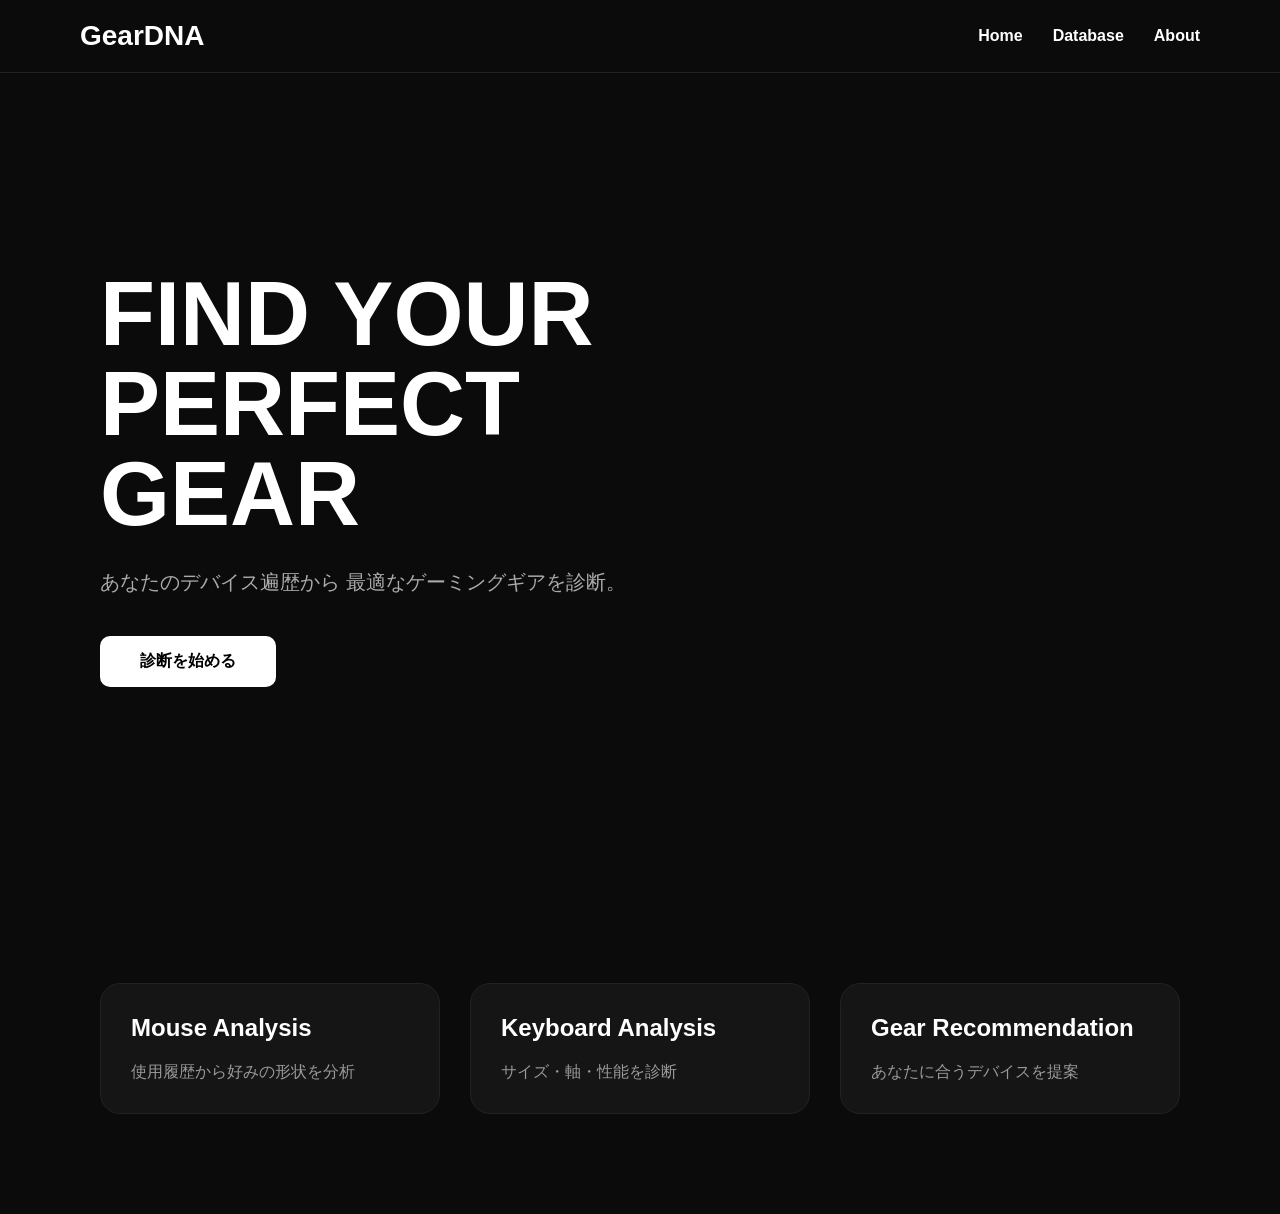
==== index.html @ 6407ed9d "Add files via upload" ====
<!DOCTYPE html>
<html lang="ja">
<head>
    <meta charset="UTF-8">
    <meta name="viewport" content="width=device-width, initial-scale=1.0">
    <title>GearDNA</title>
    <link rel="stylesheet" href="css/style.css">
</head>
<body>

<header>
    <div class="logo">GearDNA</div>

    <nav>
        <a href="index.html">Home</a>
        <a href="pages/diagnose.html">Database</a>
        <a href="pages/about.html">About</a>
    </nav>
</header>

<section class="hero">

    <div class="hero-text">
        <h1>
            FIND YOUR<br>
            PERFECT GEAR
        </h1>

        <p>
            あなたのデバイス遍歴から
            最適なゲーミングギアを診断。
        </p>

        <a href="pages/diagnose.html" class="start-btn">
            診断を始める
        </a>
    </div>

    <div class="hero-image">
        <img src="images/hero-mouse.png" alt="">
    </div>

</section>

<section class="features">

    <div class="card">
        <h2>Mouse Analysis</h2>
        <p>
            使用履歴から好みの形状を分析
        </p>
    </div>

    <div class="card">
        <h2>Keyboard Analysis</h2>
        <p>
            サイズ・軸・性能を診断
        </p>
    </div>

    <div class="card">
        <h2>Gear Recommendation</h2>
        <p>
            あなたに合うデバイスを提案
        </p>
    </div>

</section>

</body>
</html>
---- css/style.css ----
*{
    margin:0;
    padding:0;
    box-sizing:border-box;
}

body{
    background:#0b0b0b;
    color:white;
    font-family:sans-serif;
}

header{
    display:flex;
    justify-content:space-between;
    align-items:center;
    padding: 20px 80px;
    border-bottom:1px solid #222;
}


nav{
    display:flex;
    gap:30px;
}

nav a{
    color:white;
    text-decoration:none;
    font-weight:600;
}

.logo{
    font-size:28px;
    font-weight:bold;
}
.hero{
    width:100%;
    min-height:90vh;

    display:flex;
    justify-content:center;
    align-items:center;

    padding:100px;
}

.hero-text{
    width:50%;
}

.hero-text h1{
    font-size:90px;
    line-height:1;
}

.hero-text p{
    margin-top:30px;
    font-size:20px;
    color:#aaa;
}

.start-btn{
    display:inline-block;

    margin-top:40px;
    padding:15px 40px;

    background:white;
    color:black;

    text-decoration:none;
    border-radius:10px;

    font-weight:bold;
}

.hero-image{
    width:50%;
    display:flex;
    justify-content:center;
}

.hero-image img{
    width:600px;
}

.features{
    width:100%;
    display:flex;
    justify-content:center;
    gap:30px;
    padding:100px;
}

.card{
    width:350px;
    background:#151515;

    border:1px solid #222;

    padding:30px;
    border-radius:20px;
}

.card h2{
    margin-bottom:20px;
}

.card p{
    color:#999;
}
.diagnosis{
    min-height:100vh;
    display: flex;
    justify-content: center;
    align-items: center;
    padding:100px 20px;
}

.diagnosis-container{
    width:800px;
    background:#111;
    border:1px solid #222;
    border-radius:25px;
    padding:50px;
}

.diagnosis-container h1{
    font-size:50px;
    margin-bottom:10px;
}

.diagnosis-container p{
    color:#888;
    margin-bottom:40px;
}

.input-group{
    margin-bottom:30px;
}

.input-group label{
    display:block;
    margin-bottom:10px;
    font-size:18px;
}

select{
    width:100%;
    padding:15px;
    background:#181818;
    border:1px solid #333;
    color:white;
    border-radius:10px;
}

.checkbox-grid{
    display:grid;
    grid-template-columns:repeat(2,1fr);
    gap:15px;
}

.checkbox-grid label{
    background:#181818;
    padding:15px;
    border-radius:10px;
}

.analyze-btn{
    width:100%;
    height:60px;
    margin-top:20px;

    border:none;
    border-radius:12px;

    background:white;
    color:black;

    font-size:18px;
    font-weight:bold;

    cursor:pointer;
}
.result{
    min-height:100vh;
    display:flex;
    justify-content:center;
    align-items:center;
}

.result-card{
    width:700px;
    background:#111;
    border:1px solid #222;
    border-radius:20px;
    padding:50px;
    text-align:center;
}
.stats{

    margin-top:40px;

    margin-bottom:40px;
}

.stat{

    margin-bottom:25px;
}

.stat span{

    display:block;

    margin-bottom:8px;

    text-align:left;

    font-weight:600;
}

.bar{

    width:100%;

    height:12px;

    background:#222;

    border-radius:999px;

    overflow:hidden;
}

.fill{

    height:100%;

    width:0%;

    background:white;

    transition:1s;
}
.recommendation-list{

    display:flex;
    gap:20px;

    justify-content:center;

    flex-wrap:wrap;

    margin-top:40px;

}

.gear-card{

    width:280px;

    background:#111;

    border:1px solid #222;

    border-radius:15px;

    padding:20px;

    text-align:center;

    transition:.3s;

}

.gear-card:hover{

    transform:translateY(-5px);

    border-color:#00ffff;
    box-shadow: 
    0 0 20px #00ffff55;

}

.gear-image{

    width:100%;
    aspect-ratio:1/1;
    object-fit:contain;
    display:block;

}

.match{

    color:#00ffff;

    font-weight:bold;
    font-weight:700;
}

.buy-btn{

    display:inline-block;

    margin-top:10px;

    padding:10px 20px;

    border-radius:10px;

    background:#00ffff;

    color:black;

    text-decoration:none;

    font-weight:bold;

}
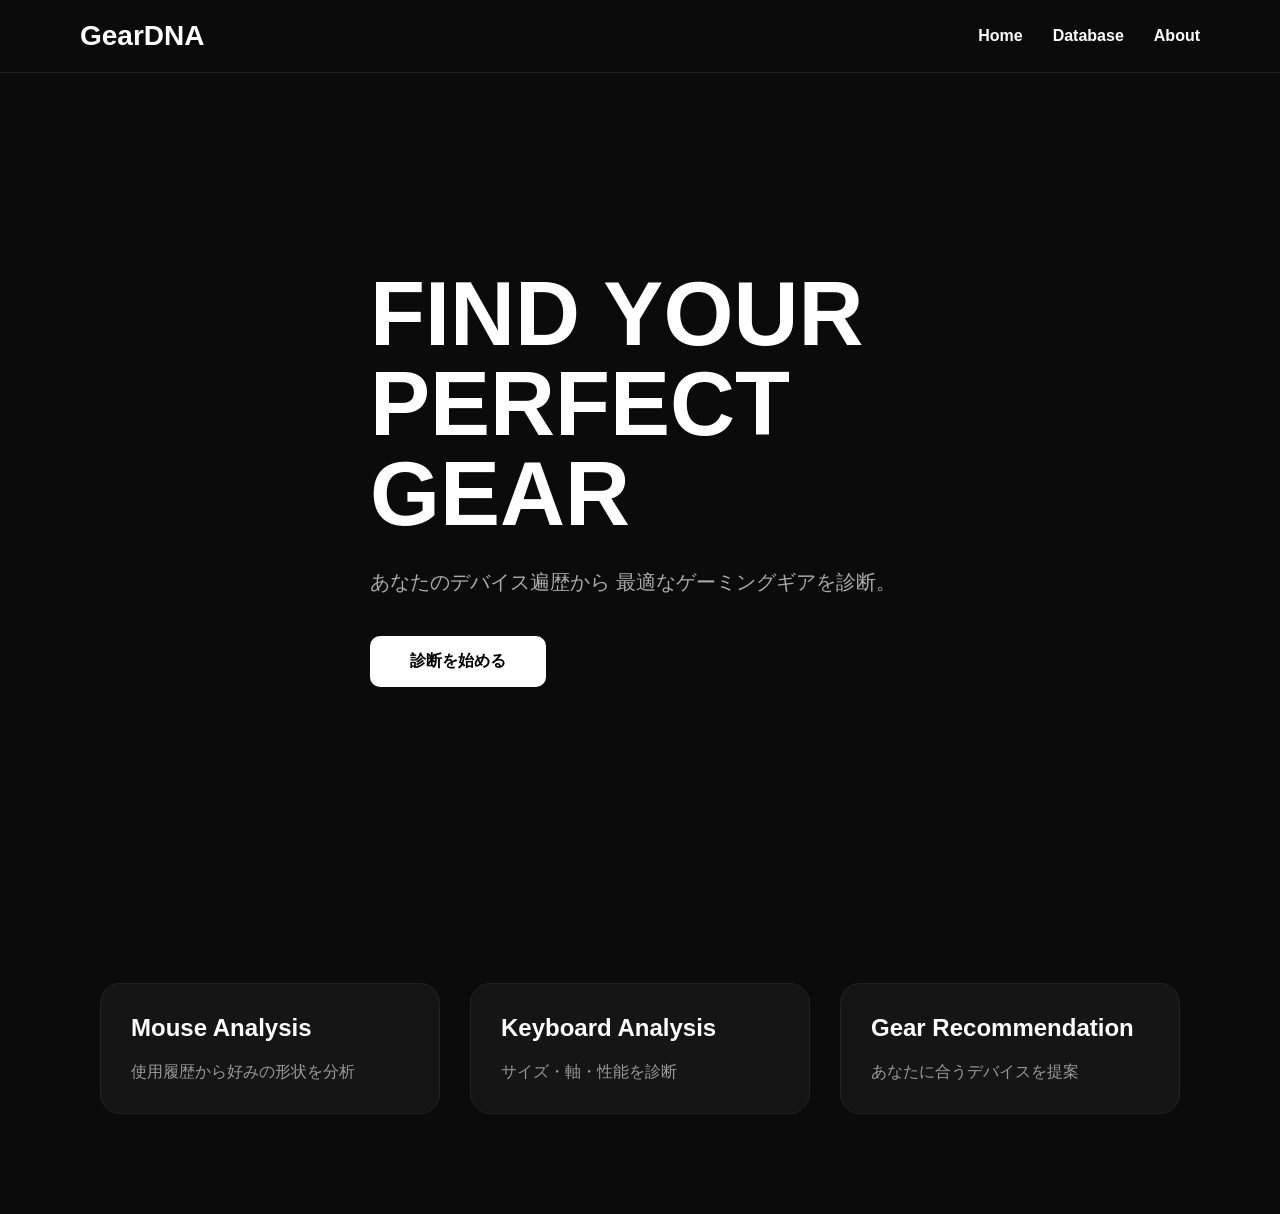
==== commit 397d0849: "Update index.html" ====
--- a/index.html
+++ b/index.html
@@ -1,71 +1,69 @@
-<!DOCTYPE html>
-<html lang="ja">
-<head>
-    <meta charset="UTF-8">
-    <meta name="viewport" content="width=device-width, initial-scale=1.0">
-    <title>GearDNA</title>
-    <link rel="stylesheet" href="css/style.css">
-</head>
-<body>
-
-<header>
-    <div class="logo">GearDNA</div>
-
-    <nav>
-        <a href="index.html">Home</a>
-        <a href="pages/diagnose.html">Database</a>
-        <a href="pages/about.html">About</a>
-    </nav>
-</header>
-
-<section class="hero">
-
-    <div class="hero-text">
-        <h1>
-            FIND YOUR<br>
-            PERFECT GEAR
-        </h1>
-
-        <p>
-            あなたのデバイス遍歴から
-            最適なゲーミングギアを診断。
-        </p>
-
-        <a href="pages/diagnose.html" class="start-btn">
-            診断を始める
-        </a>
-    </div>
-
-    <div class="hero-image">
-        <img src="images/hero-mouse.png" alt="">
-    </div>
-
-</section>
-
-<section class="features">
-
-    <div class="card">
-        <h2>Mouse Analysis</h2>
-        <p>
-            使用履歴から好みの形状を分析
-        </p>
-    </div>
-
-    <div class="card">
-        <h2>Keyboard Analysis</h2>
-        <p>
-            サイズ・軸・性能を診断
-        </p>
-    </div>
-
-    <div class="card">
-        <h2>Gear Recommendation</h2>
-        <p>
-            あなたに合うデバイスを提案
-        </p>
-    </div>
-
-</section>
-
-</body>
-</html>+<!DOCTYPE html>
+<html lang="ja">
+<head>
+    <meta charset="UTF-8">
+    <meta name="viewport" content="width=device-width, initial-scale=1.0">
+    <title>GearDNA</title>
+    <link rel="stylesheet" href="css/style.css">
+</head>
+<body>
+
+<header>
+    <div class="logo">GearDNA</div>
+
+    <nav>
+        <a href="index.html">Home</a>
+        <a href="pages/diagnose.html">Database</a>
+        <a href="pages/about.html">About</a>
+    </nav>
+</header>
+
+<section class="hero">
+
+    <div class="hero-text">
+        <h1>
+            FIND YOUR<br>
+            PERFECT GEAR
+        </h1>
+
+        <p>
+            あなたのデバイス遍歴から
+            最適なゲーミングギアを診断。
+        </p>
+
+        <a href="pages/diagnose.html" class="start-btn">
+            診断を始める
+        </a>
+    </div>
+
+ 
+
+</section>
+
+<section class="features">
+
+    <div class="card">
+        <h2>Mouse Analysis</h2>
+        <p>
+            使用履歴から好みの形状を分析
+        </p>
+    </div>
+
+    <div class="card">
+        <h2>Keyboard Analysis</h2>
+        <p>
+            サイズ・軸・性能を診断
+        </p>
+    </div>
+
+    <div class="card">
+        <h2>Gear Recommendation</h2>
+        <p>
+            あなたに合うデバイスを提案
+        </p>
+    </div>
+
+</section>
+
+</body>
+</html>
--- a/css/style.css
+++ b/css/style.css
@@ -1,323 +1,488 @@
-*{
-    margin:0;
-    padding:0;
-    box-sizing:border-box;
-}
-
-body{
-    background:#0b0b0b;
-    color:white;
-    font-family:sans-serif;
-}
-
-header{
-    display:flex;
-    justify-content:space-between;
-    align-items:center;
-    padding: 20px 80px;
-    border-bottom:1px solid #222;
-}
-
-
-nav{
-    display:flex;
-    gap:30px;
-}
-
-nav a{
-    color:white;
-    text-decoration:none;
-    font-weight:600;
-}
-
-.logo{
-    font-size:28px;
-    font-weight:bold;
-}
-.hero{
-    width:100%;
-    min-height:90vh;
-
-    display:flex;
-    justify-content:center;
-    align-items:center;
-
-    padding:100px;
-}
-
-.hero-text{
-    width:50%;
-}
-
-.hero-text h1{
-    font-size:90px;
-    line-height:1;
-}
-
-.hero-text p{
-    margin-top:30px;
-    font-size:20px;
-    color:#aaa;
-}
-
-.start-btn{
-    display:inline-block;
-
-    margin-top:40px;
-    padding:15px 40px;
-
-    background:white;
-    color:black;
-
-    text-decoration:none;
-    border-radius:10px;
-
-    font-weight:bold;
-}
-
-.hero-image{
-    width:50%;
-    display:flex;
-    justify-content:center;
-}
-
-.hero-image img{
-    width:600px;
-}
-
-.features{
-    width:100%;
-    display:flex;
-    justify-content:center;
-    gap:30px;
-    padding:100px;
-}
-
-.card{
-    width:350px;
-    background:#151515;
-
-    border:1px solid #222;
-
-    padding:30px;
-    border-radius:20px;
-}
-
-.card h2{
-    margin-bottom:20px;
-}
-
-.card p{
-    color:#999;
-}
-.diagnosis{
-    min-height:100vh;
-    display: flex;
-    justify-content: center;
-    align-items: center;
-    padding:100px 20px;
-}
-
-.diagnosis-container{
-    width:800px;
-    background:#111;
-    border:1px solid #222;
-    border-radius:25px;
-    padding:50px;
-}
-
-.diagnosis-container h1{
-    font-size:50px;
-    margin-bottom:10px;
-}
-
-.diagnosis-container p{
-    color:#888;
-    margin-bottom:40px;
-}
-
-.input-group{
-    margin-bottom:30px;
-}
-
-.input-group label{
-    display:block;
-    margin-bottom:10px;
-    font-size:18px;
-}
-
-select{
-    width:100%;
-    padding:15px;
-    background:#181818;
-    border:1px solid #333;
-    color:white;
-    border-radius:10px;
-}
-
-.checkbox-grid{
-    display:grid;
-    grid-template-columns:repeat(2,1fr);
-    gap:15px;
-}
-
-.checkbox-grid label{
-    background:#181818;
-    padding:15px;
-    border-radius:10px;
-}
-
-.analyze-btn{
-    width:100%;
-    height:60px;
-    margin-top:20px;
-
-    border:none;
-    border-radius:12px;
-
-    background:white;
-    color:black;
-
-    font-size:18px;
-    font-weight:bold;
-
-    cursor:pointer;
-}
-.result{
-    min-height:100vh;
-    display:flex;
-    justify-content:center;
-    align-items:center;
-}
-
-.result-card{
-    width:700px;
-    background:#111;
-    border:1px solid #222;
-    border-radius:20px;
-    padding:50px;
-    text-align:center;
-}
-.stats{
-
-    margin-top:40px;
-
-    margin-bottom:40px;
-}
-
-.stat{
-
-    margin-bottom:25px;
-}
-
-.stat span{
-
-    display:block;
-
-    margin-bottom:8px;
-
-    text-align:left;
-
-    font-weight:600;
-}
-
-.bar{
-
-    width:100%;
-
-    height:12px;
-
-    background:#222;
-
-    border-radius:999px;
-
-    overflow:hidden;
-}
-
-.fill{
-
-    height:100%;
-
-    width:0%;
-
-    background:white;
-
-    transition:1s;
-}
-.recommendation-list{
-
-    display:flex;
-    gap:20px;
-
-    justify-content:center;
-
-    flex-wrap:wrap;
-
-    margin-top:40px;
-
-}
-
-.gear-card{
-
-    width:280px;
-
-    background:#111;
-
-    border:1px solid #222;
-
-    border-radius:15px;
-
-    padding:20px;
-
-    text-align:center;
-
-    transition:.3s;
-
-}
-
-.gear-card:hover{
-
-    transform:translateY(-5px);
-
-    border-color:#00ffff;
-    box-shadow: 
-    0 0 20px #00ffff55;
-
-}
-
-.gear-image{
-
-    width:100%;
-    aspect-ratio:1/1;
-    object-fit:contain;
-    display:block;
-
-}
-
-.match{
-
-    color:#00ffff;
-
-    font-weight:bold;
-    font-weight:700;
-}
-
-.buy-btn{
-
-    display:inline-block;
-
-    margin-top:10px;
-
-    padding:10px 20px;
-
-    border-radius:10px;
-
-    background:#00ffff;
-
-    color:black;
-
-    text-decoration:none;
-
-    font-weight:bold;
-
+*{
+    margin:0;
+    padding:0;
+    box-sizing:border-box;
+}
+
+body{
+    background:#0b0b0b;
+    color:white;
+    font-family:sans-serif;
+}
+
+header{
+    display:flex;
+    justify-content:space-between;
+    align-items:center;
+    padding: 20px 80px;
+    border-bottom:1px solid #222;
+}
+
+
+nav{
+    display:flex;
+    gap:30px;
+}
+
+nav a{
+    color:white;
+    text-decoration:none;
+    font-weight:600;
+}
+
+.logo{
+    font-size:28px;
+    font-weight:bold;
+}
+.hero{
+    width:100%;
+    min-height:90vh;
+
+    display:flex;
+    justify-content:center;
+    align-items:center;
+
+    padding:100px;
+}
+
+.hero-text{
+    width:50%;
+}
+
+.hero-text h1{
+    font-size:90px;
+    line-height:1;
+}
+
+.hero-text p{
+    margin-top:30px;
+    font-size:20px;
+    color:#aaa;
+}
+
+.start-btn{
+    display:inline-block;
+
+    margin-top:40px;
+    padding:15px 40px;
+
+    background:white;
+    color:black;
+
+    text-decoration:none;
+    border-radius:10px;
+
+    font-weight:bold;
+}
+
+.hero-image{
+    width:50%;
+    display:flex;
+    justify-content:center;
+}
+
+.hero-image img{
+    width:600px;
+}
+
+.features{
+    width:100%;
+    display:flex;
+    justify-content:center;
+    gap:30px;
+    padding:100px;
+}
+.gear-link{
+    text-decoration:none;
+    color:inherit;
+    display:block;
+}
+
+.card{
+    width:350px;
+    background:#151515;
+
+    border:1px solid #222;
+
+    padding:30px;
+    border-radius:20px;
+}
+
+.card h2{
+    margin-bottom:20px;
+}
+
+.card p{
+    color:#999;
+}
+.diagnosis-form{
+    min-height:100vh;
+    display: flex;
+    justify-content: center;
+    align-items: center;
+    padding:100px 20px;
+}
+
+.diagnosis-container{
+    width:min(100%,800px);
+    background:#111;
+    border:1px solid #222;
+    border-radius:25px;
+    padding:50px;
+}
+
+.diagnosis-container h1{
+    font-size:50px;
+    margin-bottom:10px;
+}
+
+.diagnosis-container p{
+    color:#888;
+    margin-bottom:40px;
+}
+
+.input-group{
+    margin-bottom:30px;
+}
+
+.input-group label{
+    display:block;
+    margin-bottom:10px;
+    font-size:18px;
+}
+
+select{
+    width:100%;
+    padding:15px;
+    background:#181818;
+    border:1px solid #333;
+    color:white;
+    border-radius:10px;
+}
+
+.checkbox-grid{
+    display:grid;
+    grid-template-columns:repeat(2,1fr);
+    gap:15px;
+}
+
+.checkbox-grid label{
+    background:#181818;
+    padding:15px;
+    border-radius:10px;
+}
+
+.analyze-btn{
+    width:100%;
+    height:60px;
+    margin-top:20px;
+
+    border:none;
+    border-radius:12px;
+
+    background:white;
+    color:black;
+
+    font-size:18px;
+    font-weight:bold;
+
+    cursor:pointer;
+}
+.result{
+    min-height:100vh;
+    display:flex;
+    justify-content:center;
+    align-items:center;
+}
+
+.result-card{
+    width:700px;
+    background:#111;
+    border:1px solid #222;
+    border-radius:20px;
+    padding:50px;
+    text-align:center;
+}
+.stats{
+
+    margin-top:40px;
+
+    margin-bottom:40px;
+}
+
+.stat{
+
+    margin-bottom:25px;
+}
+
+.stat span{
+
+    display:block;
+
+    margin-bottom:8px;
+
+    text-align:left;
+
+    font-weight:600;
+}
+
+.bar{
+
+    width:100%;
+
+    height:12px;
+
+    background:#222;
+
+    border-radius:999px;
+
+    overflow:hidden;
+}
+
+.fill{
+
+    height:100%;
+
+    width:0%;
+
+    background: linear-gradient(90deg,
+     #00d9ff,
+     #4f8cff,
+     #7a5cff
+    );
+    border-radius:999px;
+
+    transition:.8s ease;
+}
+.recommendation-list{
+
+    display:flex;
+    gap:20px;
+
+    justify-content:center;
+
+    flex-wrap:wrap;
+
+    margin-top:40px;
+
+}
+
+.gear-card{
+
+    width:280px;
+
+    background:#111;
+
+    border:1px solid #222;
+
+    border-radius:15px;
+
+    padding:20px;
+
+    text-align:center;
+
+    transition:.3s;
+
+    cursor:pointer;
+}
+
+.gear-card:hover{
+
+    transform:translateY(-5px);
+
+    border-color:#00ffff;
+    box-shadow: 
+    0 0 20px #00ffff55;
+
+}
+
+.gear-image{
+
+    width:100%;
+    aspect-ratio:1/1;
+    object-fit:contain;
+    display:block;
+
+}
+
+.match{
+
+    color:#00ffff;
+
+    font-weight:bold;
+    font-weight:700;
+}
+
+.buy-btn{
+
+    display:inline-block;
+
+    margin-top:10px;
+
+    padding:10px 20px;
+
+    border-radius:10px;
+
+    background:#00ffff;
+
+    color:black;
+
+    text-decoration:none;
+
+    font-weight:bold;
+
+}
+.diagnosis{
+    width: 600px;
+    margin: 50px auto;
+    display: flex;
+    flex-direction: column;
+    gap: 15px;
+}
+
+.diagnosis select,
+.diagnosis button{
+    padding: 10px;
+    font-size: 16px;
+}
+
+#results{
+    margin-top: 20px;
+}
+.best-match{
+    border: 2px solid #ffd700;
+
+    box-shadow:
+        0 0 10px #ffd70088,
+        0 0 25px #ffd70055,
+        0 0 40px #ffd70022;
+
+    transform: scale(1.03);
+}
+.best-badge{
+    position:absolute;
+    top:10px;
+    right:10px;
+
+    background:#ffd700;
+    color:#111;
+
+    font-size:12px;
+    font-weight:bold;
+
+    padding:4px 10px;
+    border-radius:999px;
+}
+/* ====================
+   Smartphone
+==================== */
+
+@media (max-width: 768px){
+
+    body{
+        padding: 0px;
+    }
+    .result{
+        min-height: auto;
+        padding: 10px;
+        align-items: flex-start;
+    }
+
+    .result-card{
+        width: 100%;
+        padding: 25px 15px;
+    }
+
+    .recommendation-list{
+        display: grid;
+        grid-template-columns: 1fr 1fr;
+        gap: 12px;
+    }
+
+    .gear-card{
+        width: auto;
+        padding: 15px;
+    }
+
+    .gear-image{
+        width: 100%;
+        height: auto;
+    }
+
+    h1{
+        font-size: 2rem;
+    }
+
+    h2{
+        font-size: 1.4rem;
+    }
+
+    h3{
+        font-size: 1rem;
+    }
+}
+@media (max-width:768px){
+
+    .hero-text h1{
+        font-size:56px;
+        line-height:0.95;
+    }
+
+}
+@media (max-width:768px){
+
+    .hero{
+        flex-direction:column;
+        padding:40px 20px;
+    }
+
+    .hero-text{
+        width:100%;
+    }
+
+    .hero-image{
+        width:100%;
+    }
+
+}
+@media (max-width:768px){
+
+    header{
+        padding:20px;
+    }
+
+    .logo{
+        font-size:32px;
+    }
+
+    nav{
+        gap:15px;
+    }
+
+    nav a{
+        font-size:14px;
+    }
+
+}
+@media (max-width:768px){
+
+    .hero{
+        flex-direction:column;
+        padding:40px 20px;
+    }
+
+    .hero-text,
+    .hero-image{
+        width:100%;
+    }
+
+    .hero-text h1{
+        font-size:56px;
+    }
+
+    .hero-image img{
+        width:100%;
+        max-width:350px;
+    }
+
 }
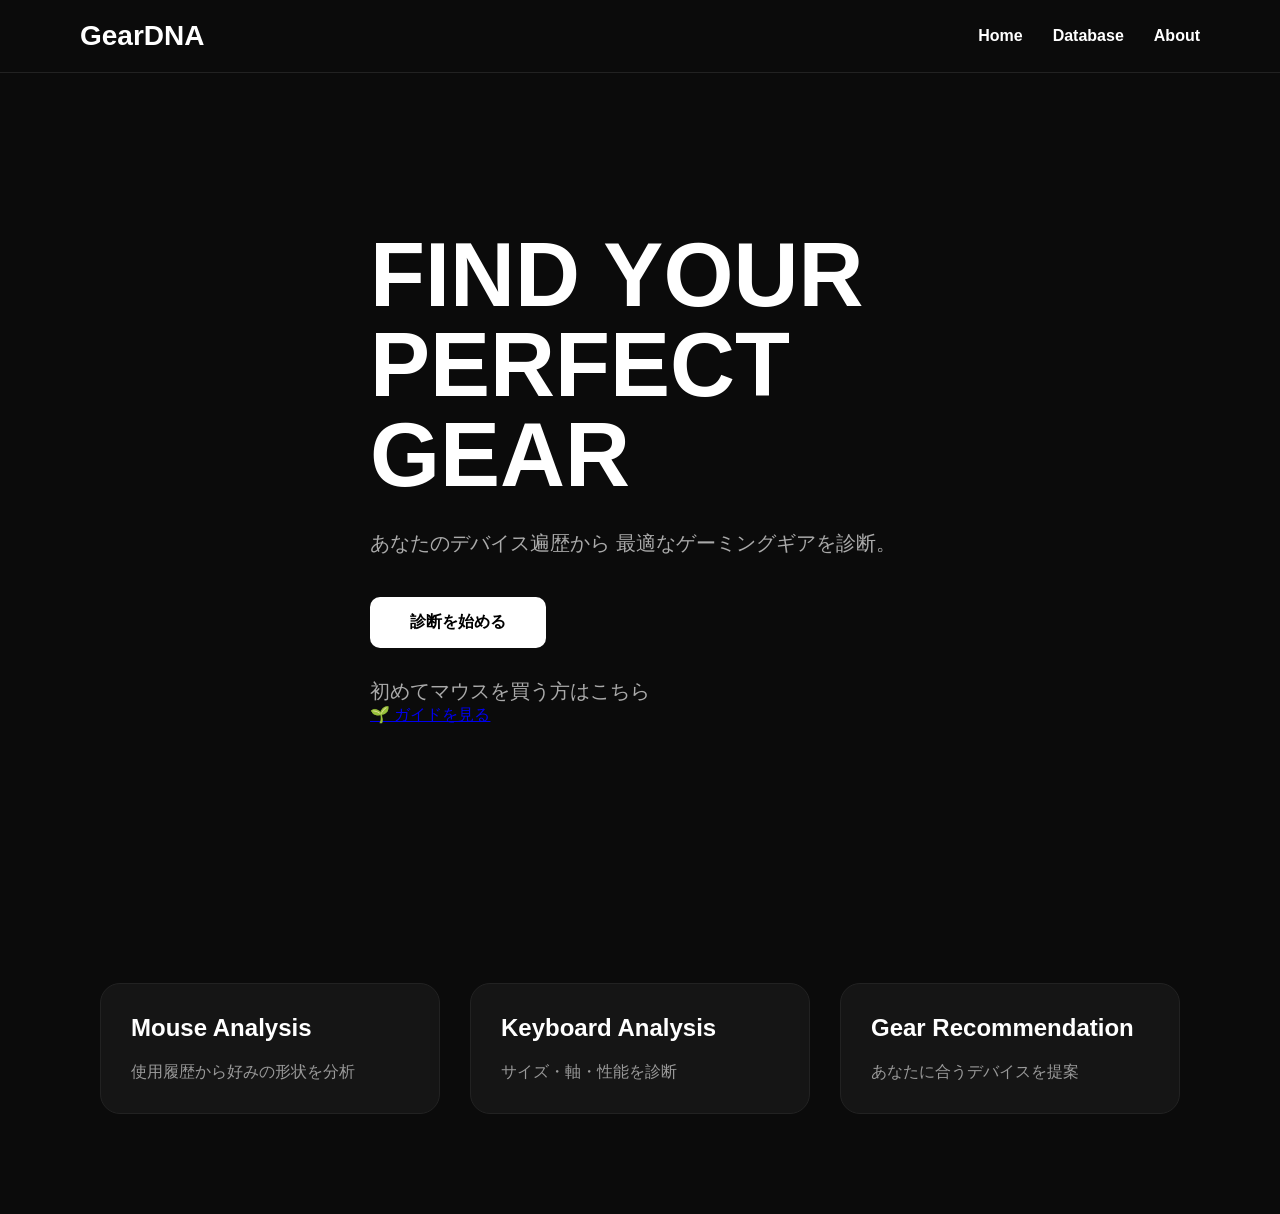
==== commit a5475883: "Update index.html" ====
--- a/index.html
+++ b/index.html
@@ -34,6 +34,12 @@
         <a href="pages/diagnose.html" class="start-btn">
             診断を始める
         </a>
+        <p class="guide-text">
+            初めてマウスを買う方はこちら
+        </p>
+        <a href="pages/beginner.html" class="guide-btn">
+            🌱 ガイドを見る
+        </a>
     </div>
 
  
--- a/css/style.css
+++ b/css/style.css
@@ -101,11 +101,10 @@
 .card{
     width:350px;
     background:#151515;
-
     border:1px solid #222;
-
     padding:30px;
     border-radius:20px;
+    box-sizing:border-box;
 }
 
 .card h2{
@@ -170,6 +169,9 @@
     background:#181818;
     padding:15px;
     border-radius:10px;
+    display:flex;
+    justify-content:space-between;
+    align-items:center;
 }
 
 .analyze-btn{
@@ -373,11 +375,40 @@
     padding:4px 10px;
     border-radius:999px;
 }
+.input-group input[type="number"]{
+    width:100%;
+    padding:12px;
+    border-radius:10px;
+    border:1px solid #333;
+    background:#111;
+    color:white;
+    box-sizing:border-box;
+}
+.search-input{
+    width:100%;
+    padding:16px;
+    border:1px solid #555;
+    border-radius:12px;
+    background:#111;
+    color:white;
+    font-size:16px;
+    box-sizing:border-box;
+}
+
+.search-input:focus{
+    outline:none;
+    border-color:#888;
+}
 /* ====================
    Smartphone
 ==================== */
 
 @media (max-width: 768px){
+    .card{
+        width: 90%;
+        max-width: 350px;
+        padding: 20px;
+    }
 
     body{
         padding: 0px;
@@ -485,4 +516,20 @@
         max-width:350px;
     }
 
-}+}
+@media (max-width: 768px){
+
+  .features{
+    display: flex;
+    flex-direction: column;
+    align-items: center;
+    padding: 20px;
+  }
+
+  .card{
+    width: 100%;
+    max-width: 350px;
+      box-sizing: border-box;
+  }
+
+}
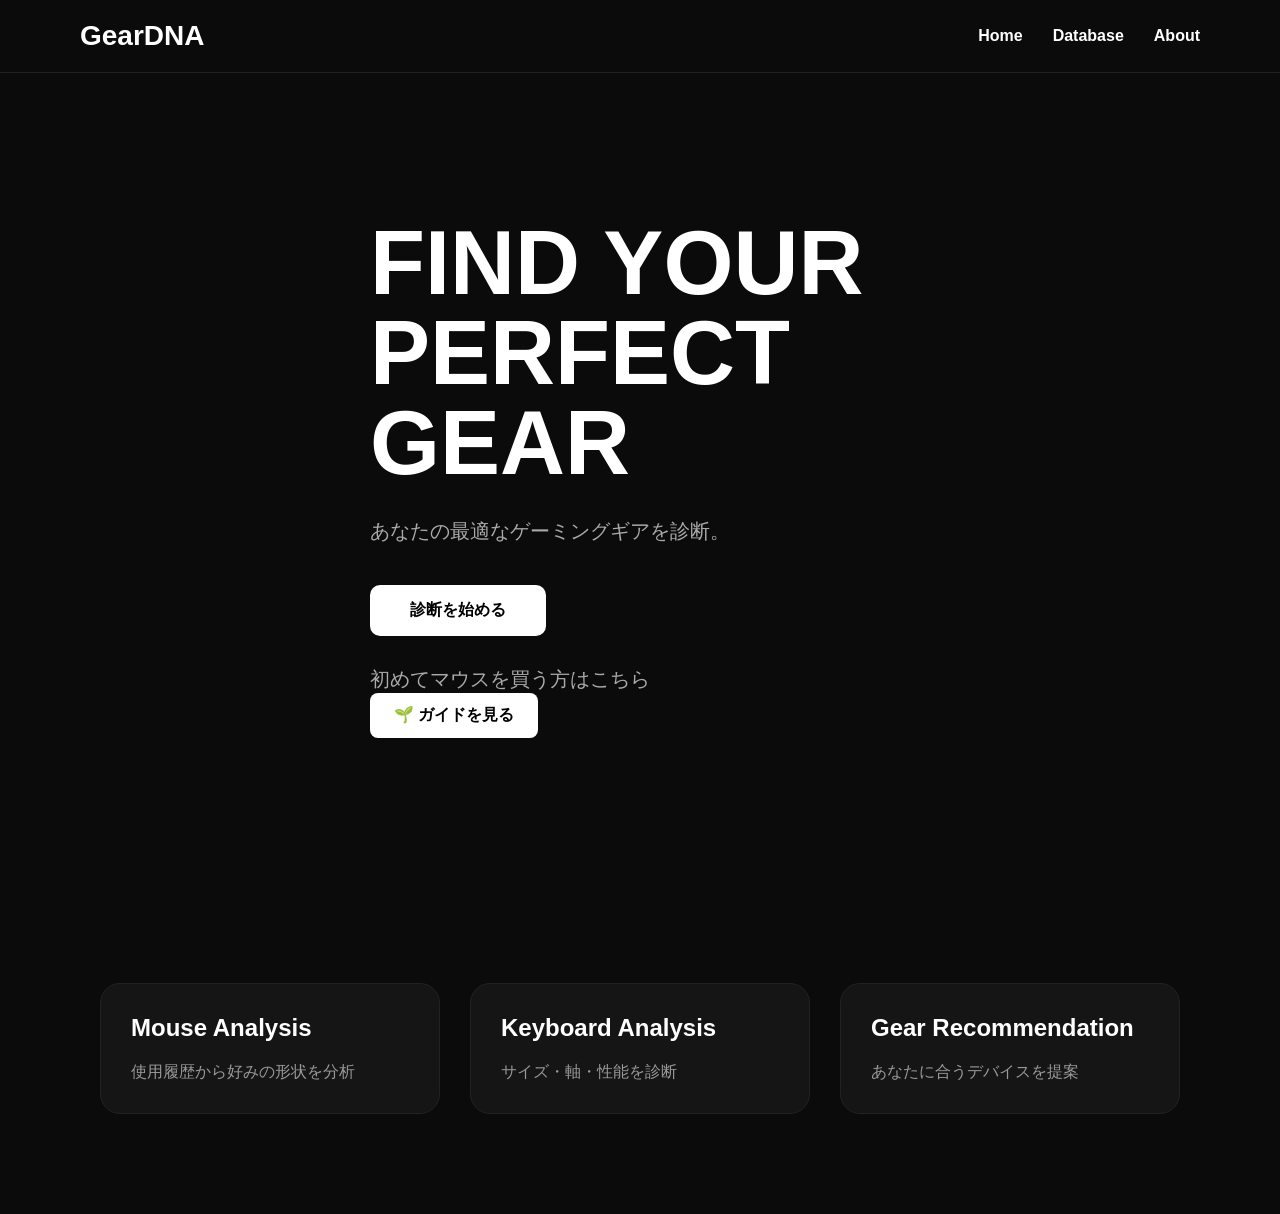
==== commit 4ce24835: "Fix text for gaming gear diagnosis message" ====
--- a/index.html
+++ b/index.html
@@ -27,8 +27,7 @@
         </h1>
 
         <p>
-            あなたのデバイス遍歴から
-            最適なゲーミングギアを診断。
+            あなたの最適なゲーミングギアを診断。
         </p>
 
         <a href="pages/diagnose.html" class="start-btn">
--- a/css/style.css
+++ b/css/style.css
@@ -399,6 +399,76 @@
     outline:none;
     border-color:#888;
 }
+/* ===== 初心者診断 ===== */
+
+#results{
+    display: flex;
+    flex-wrap: wrap;
+    justify-content: center;
+    gap: 24px;
+    margin-top: 40px;
+}
+
+.mouse-card{
+    width: 260px;
+    background: #111;
+    border: 1px solid #2b2b2b;
+    border-radius: 12px;
+    padding: 20px;
+    text-align: center;
+    transition: 0.3s;
+}
+
+.mouse-card:hover{
+    transform: translateY(-5px);
+}
+
+.mouse-card img{
+    width: 100%;
+    height: 180px;
+    object-fit: contain;
+    display: block;
+    margin-bottom: 15px;
+}
+
+.mouse-card h3{
+    margin: 10px 0 5px;
+    color: #fff;
+}
+
+.mouse-card p{
+    color: #aaa;
+}
+.container{
+    max-width:700px;
+    margin:0 auto;
+}
+.beginner-card{
+    margin-top:40px;
+    padding:24px;
+    border:1px solid #2b2b2b;
+    border-radius:16px;
+    background:#111;
+}
+
+.beginner-card h3{
+    margin-bottom:10px;
+}
+
+.beginner-card p{
+    color:#aaa;
+    margin-bottom:20px;
+}
+
+.guide-btn{
+    display:inline-block;
+    padding:12px 24px;
+    border-radius:8px;
+    background:#fff;
+    color:#000;
+    text-decoration:none;
+    font-weight:bold;
+}
 /* ====================
    Smartphone
 ==================== */
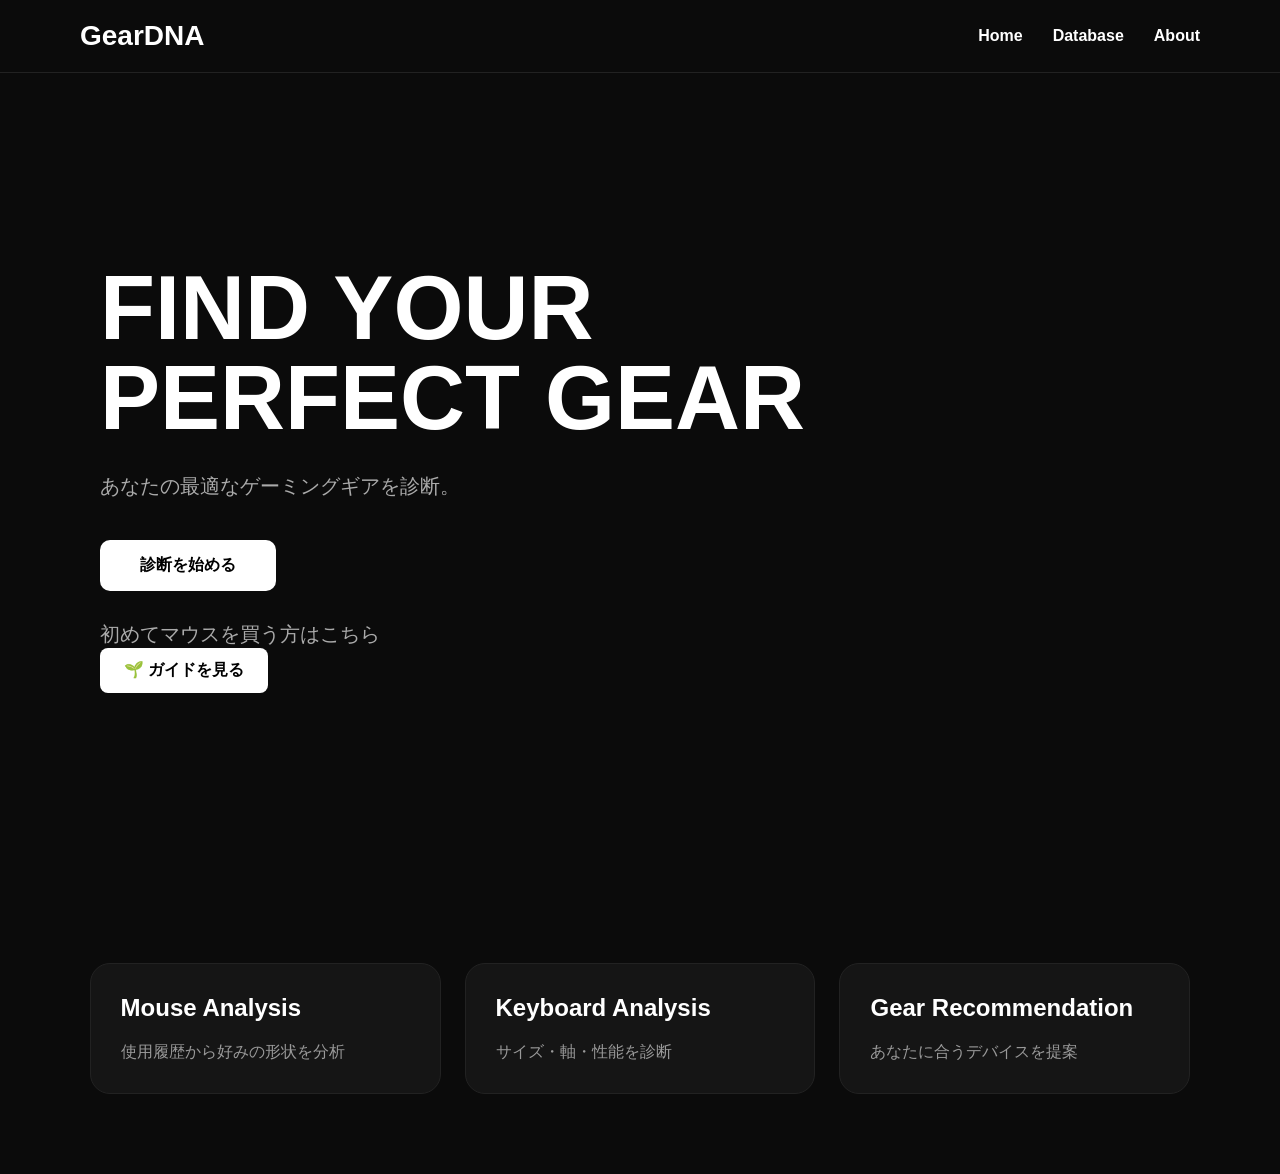
==== commit c5afbcf2: "Refresh responsive stylesheet cache" ====
--- a/index.html
+++ b/index.html
@@ -4,7 +4,7 @@
     <meta charset="UTF-8">
     <meta name="viewport" content="width=device-width, initial-scale=1.0">
     <title>GearDNA</title>
-    <link rel="stylesheet" href="css/style.css">
+    <link rel="stylesheet" href="css/style.css?v=20261027-responsive-v2">
 </head>
 <body>
 
--- a/css/style.css
+++ b/css/style.css
@@ -161,17 +161,52 @@
 
 .checkbox-grid{
     display:grid;
-    grid-template-columns:repeat(2,1fr);
-    gap:15px;
+    grid-template-columns:repeat(2,minmax(0,1fr));
+    gap:12px;
 }
 
 .checkbox-grid label{
+    display:flex;
+    justify-content:flex-start;
+    align-items:center;
+    gap:12px;
+    min-height:56px;
+    padding:14px 16px;
     background:#181818;
-    padding:15px;
-    border-radius:10px;
-    display:flex;
-    justify-content:space-between;
-    align-items:center;
+    border:1px solid #333;
+    border-radius:12px;
+    color:#f2f2f2;
+    font-size:16px;
+    line-height:1.5;
+    text-align:left;
+    overflow-wrap:anywhere;
+    cursor:pointer;
+    transition:background .2s ease,border-color .2s ease;
+}
+
+.checkbox-grid label:has(input:checked){
+    background:#172326;
+    border-color:#00d9ff;
+}
+
+.checkbox-grid label:focus-within{
+    outline:2px solid #00d9ff;
+    outline-offset:2px;
+}
+
+.checkbox-grid input[type="checkbox"]{
+    flex:0 0 20px;
+    width:20px;
+    height:20px;
+    margin:0;
+    accent-color:#00d9ff;
+    cursor:pointer;
+}
+
+@media (max-width:600px){
+    .checkbox-grid{
+        grid-template-columns:1fr;
+    }
 }
 
 .analyze-btn{
@@ -469,6 +504,29 @@
     text-decoration:none;
     font-weight:bold;
 }
+#b-btn {
+    display: block;
+    width: 180px;
+    height: 55px;
+    margin: 20px auto 0;
+    border: none;
+    border-radius: 16px;
+    background: #f2f2f2;
+    color: #000;
+    font-size: 20px;
+    font-weight: 700;
+    cursor: pointer;
+    transition: all .2s ease;
+}
+
+#b-btn:hover {
+    background: #e5e5e5;
+    transform: translateY(-2px);
+}
+
+#b-btn:active {
+    transform: translateY(0);
+}
 /* ====================
    Smartphone
 ==================== */
@@ -603,3 +661,396 @@
   }
 
 }
+
+/* ===== Responsive layouts: desktop, tablet, and iPhone ===== */
+html{
+    -webkit-text-size-adjust:100%;
+}
+
+body{
+    min-width:320px;
+}
+
+img{
+    max-width:100%;
+}
+
+button,
+input,
+select{
+    font:inherit;
+}
+
+select{
+    min-height:48px;
+    font-size:16px;
+}
+
+@media (min-width:769px) and (max-width:1199px){
+    header{
+        padding:20px clamp(24px,5vw,64px);
+    }
+
+    .hero{
+        padding:64px clamp(32px,6vw,80px);
+    }
+
+    .hero-text,
+    .hero-image{
+        min-width:0;
+    }
+
+    .hero-text h1{
+        font-size:clamp(48px,6vw,72px);
+    }
+
+    .hero-image img{
+        width:min(100%,520px);
+        height:auto;
+    }
+
+    .features{
+        display:grid;
+        grid-template-columns:repeat(3,minmax(0,1fr));
+        gap:20px;
+        padding:64px 32px;
+    }
+
+    .card{
+        width:auto;
+        min-width:0;
+        padding:24px;
+    }
+
+    .diagnosis-form{
+        align-items:flex-start;
+        padding:clamp(40px,8vh,80px) 24px;
+    }
+
+    .diagnosis-container{
+        padding:clamp(32px,5vw,50px);
+    }
+
+    .result{
+        padding:40px 24px;
+    }
+
+    .result-card{
+        width:min(100%,900px);
+    }
+
+    .recommendation-list{
+        display:grid;
+        grid-template-columns:repeat(2,minmax(0,1fr));
+    }
+
+    .gear-card{
+        width:auto;
+        min-width:0;
+    }
+}
+
+@media (max-width:768px){
+    header{
+        flex-direction:column;
+        align-items:flex-start;
+        gap:14px;
+        padding:16px 20px;
+    }
+
+    .logo{
+        font-size:28px;
+    }
+
+    nav{
+        width:100%;
+        flex-wrap:wrap;
+        gap:12px 20px;
+    }
+
+    nav a{
+        font-size:14px;
+    }
+
+    .hero{
+        min-height:auto;
+        align-items:flex-start;
+        padding:56px 20px 48px;
+    }
+
+    .hero-text,
+    .hero-image{
+        width:100%;
+    }
+
+    .hero-text h1{
+        font-size:clamp(36px,8.8vw,56px);
+        line-height:1.02;
+    }
+
+    .hero-text p{
+        margin-top:20px;
+        font-size:16px;
+        line-height:1.6;
+    }
+
+    .hero-image img{
+        width:100%;
+        max-width:420px;
+        height:auto;
+    }
+
+    .start-btn,
+    .guide-btn{
+        min-height:48px;
+        padding:14px 24px;
+    }
+
+    .features{
+        display:grid;
+        grid-template-columns:1fr;
+        gap:14px;
+        padding:24px 20px 48px;
+    }
+
+    .card{
+        width:100%;
+        max-width:none;
+        padding:22px;
+    }
+
+    .diagnosis-form{
+        min-height:100vh;
+        min-height:100svh;
+        align-items:flex-start;
+        padding:24px 12px 40px;
+    }
+
+    .diagnosis-container{
+        width:100%;
+        max-width:720px;
+        padding:28px 22px;
+        border-radius:20px;
+    }
+
+    .diagnosis-container h1{
+        font-size:clamp(30px,7.8vw,42px);
+        line-height:1.15;
+        overflow-wrap:anywhere;
+    }
+
+    .diagnosis-container p{
+        margin-bottom:28px;
+        font-size:15px;
+        line-height:1.6;
+    }
+
+    .input-group{
+        margin-bottom:24px;
+    }
+
+    .input-group label{
+        margin-bottom:9px;
+        font-size:16px;
+        line-height:1.5;
+    }
+
+    .input-group small{
+        display:block;
+        line-height:1.5;
+    }
+
+    .checkbox-grid{
+        grid-template-columns:1fr;
+        gap:10px;
+    }
+
+    .checkbox-grid label{
+        min-height:52px;
+        padding:13px 14px;
+        gap:12px;
+        font-size:15px;
+    }
+
+    .checkbox-grid input[type="checkbox"]{
+        flex-basis:22px;
+        width:22px;
+        height:22px;
+    }
+
+    .search-input,
+    .input-group input[type="number"],
+    .diagnosis-container select{
+        width:100%;
+        min-height:48px;
+        padding:12px 14px;
+        font-size:16px;
+    }
+
+    .analyze-btn{
+        min-height:52px;
+        height:auto;
+        margin-top:8px;
+        padding:14px 16px;
+        font-size:17px;
+    }
+
+    .result{
+        min-height:100vh;
+        min-height:100svh;
+        align-items:flex-start;
+        padding:24px 12px;
+    }
+
+    .result-card{
+        width:100%;
+        max-width:900px;
+        padding:26px 18px;
+        border-radius:18px;
+    }
+
+    .result-card h1{
+        font-size:clamp(28px,7.8vw,40px);
+        line-height:1.2;
+    }
+
+    .recommendation-list{
+        display:grid;
+        grid-template-columns:repeat(2,minmax(0,1fr));
+        gap:12px;
+        margin-top:28px;
+    }
+
+    .gear-card{
+        width:auto;
+        min-width:0;
+        padding:14px 10px;
+    }
+
+    .container{
+        width:min(calc(100% - 32px),700px);
+        padding-top:32px;
+    }
+
+    #beginnerForm{
+        display:grid;
+        gap:10px;
+    }
+
+    #beginnerForm label{
+        margin-top:8px;
+        font-size:16px;
+    }
+
+    #beginnerForm select,
+    #beginnerForm button{
+        width:100%;
+        min-height:48px;
+    }
+
+    #beginnerForm button{
+        margin-top:12px;
+        border:0;
+        border-radius:10px;
+        background:#fff;
+        color:#111;
+        font-weight:700;
+    }
+
+    #results{
+        display:grid;
+        grid-template-columns:1fr;
+        gap:16px;
+    }
+
+    .mouse-card{
+        width:100%;
+    }
+
+    .beginner-card{
+        margin-top:28px;
+        padding:18px;
+    }
+
+    .diagnosis{
+        width:min(calc(100% - 32px),600px);
+    }
+}
+
+@media (max-width:480px){
+    header{
+        padding:15px 16px;
+    }
+
+    nav{
+        gap:10px 16px;
+    }
+
+    .hero{
+        padding:48px 18px 40px;
+    }
+
+    .hero-text h1{
+        font-size:clamp(34px,9.5vw,44px);
+    }
+
+    .features{
+        padding-right:16px;
+        padding-left:16px;
+    }
+
+    .diagnosis-form{
+        padding:16px 10px 28px;
+    }
+
+    .diagnosis-container{
+        padding:24px 17px;
+        border-radius:18px;
+    }
+
+    .diagnosis-container h1{
+        font-size:clamp(28px,8.4vw,36px);
+    }
+
+    .checkbox-grid label{
+        padding:12px;
+    }
+
+    .recommendation-list{
+        grid-template-columns:1fr;
+    }
+
+    .gear-card{
+        width:100%;
+        padding:16px;
+    }
+
+    .result-card{
+        padding:22px 14px;
+    }
+
+    .beginner-card{
+        padding:16px;
+    }
+}
+
+
+@media (min-width:769px){
+    .hero:not(:has(.hero-image img)) .hero-text{
+        width:min(100%,1100px);
+    }
+}
+
+@media (min-width:1200px){
+    .features{
+        display:grid;
+        grid-template-columns:repeat(3,minmax(0,1fr));
+        gap:24px;
+        padding:80px clamp(32px,7vw,100px);
+    }
+
+    .card{
+        width:auto;
+        min-width:0;
+    }
+}
